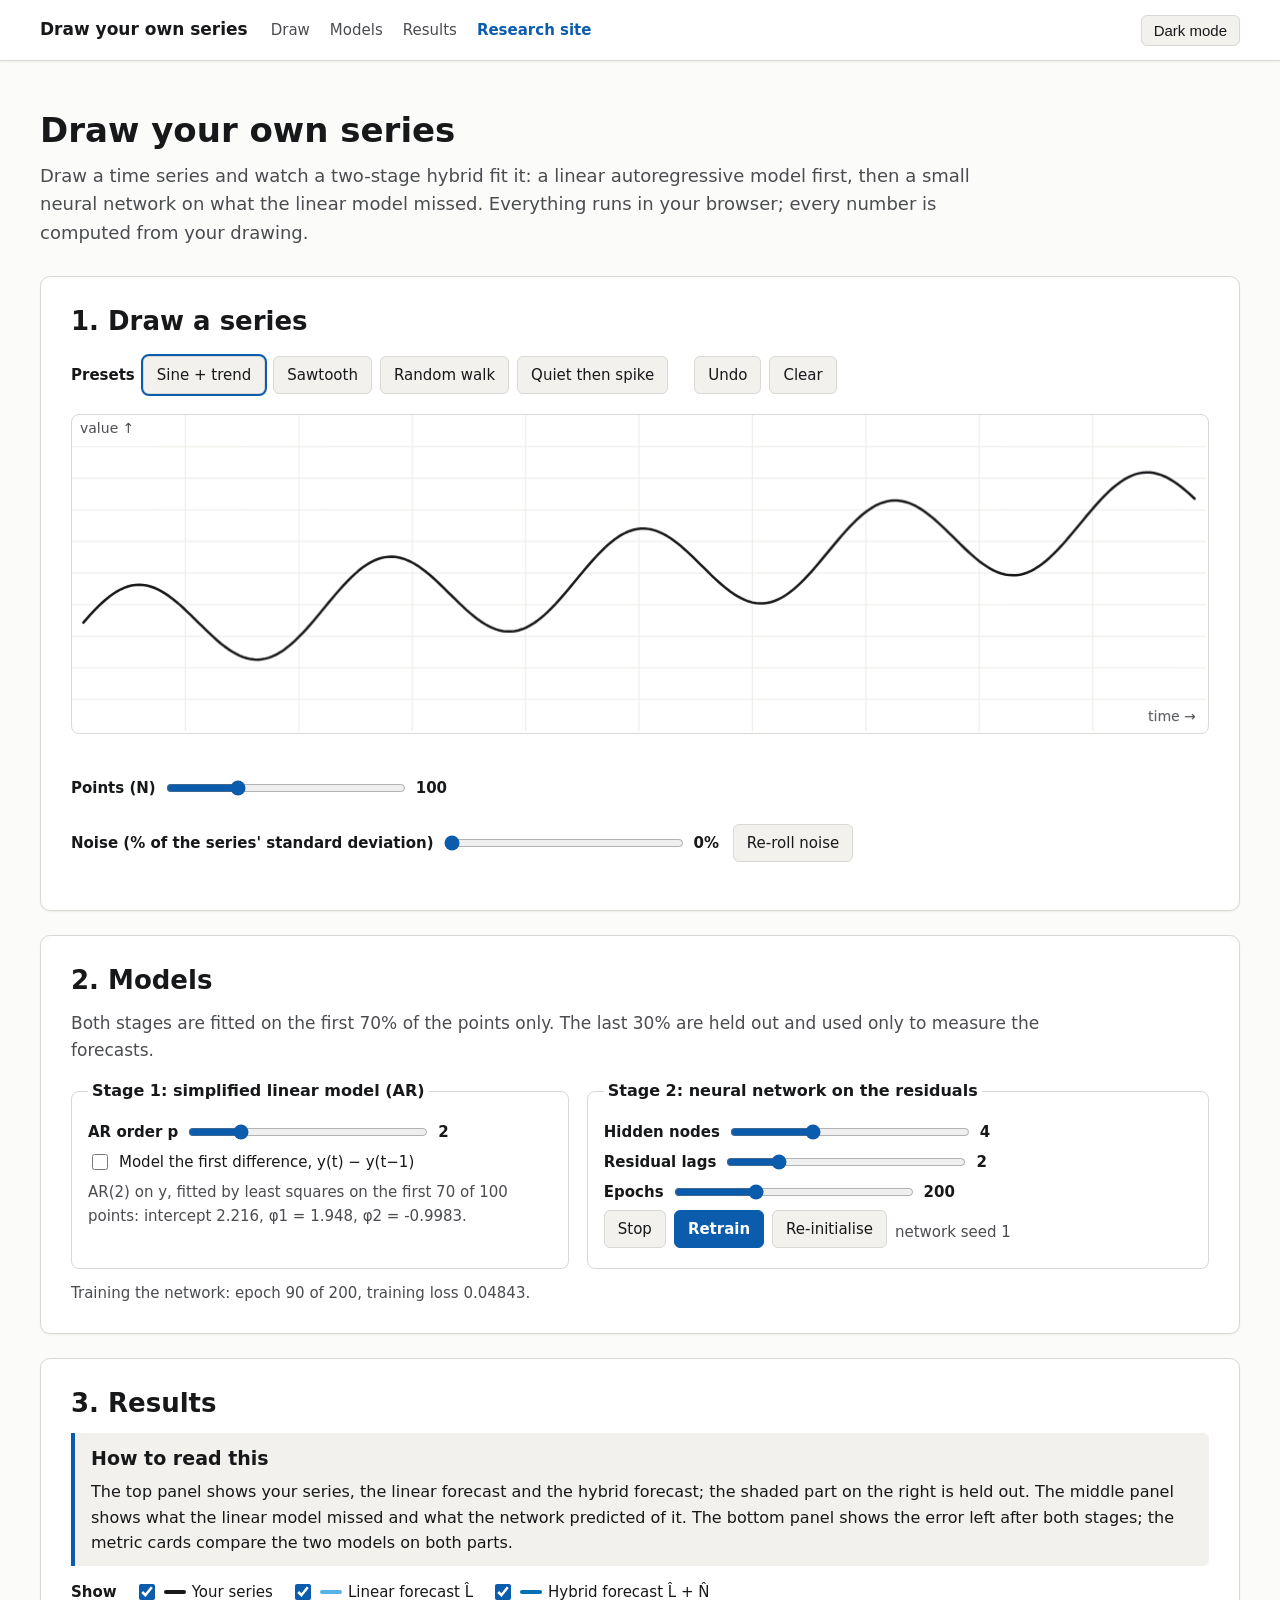
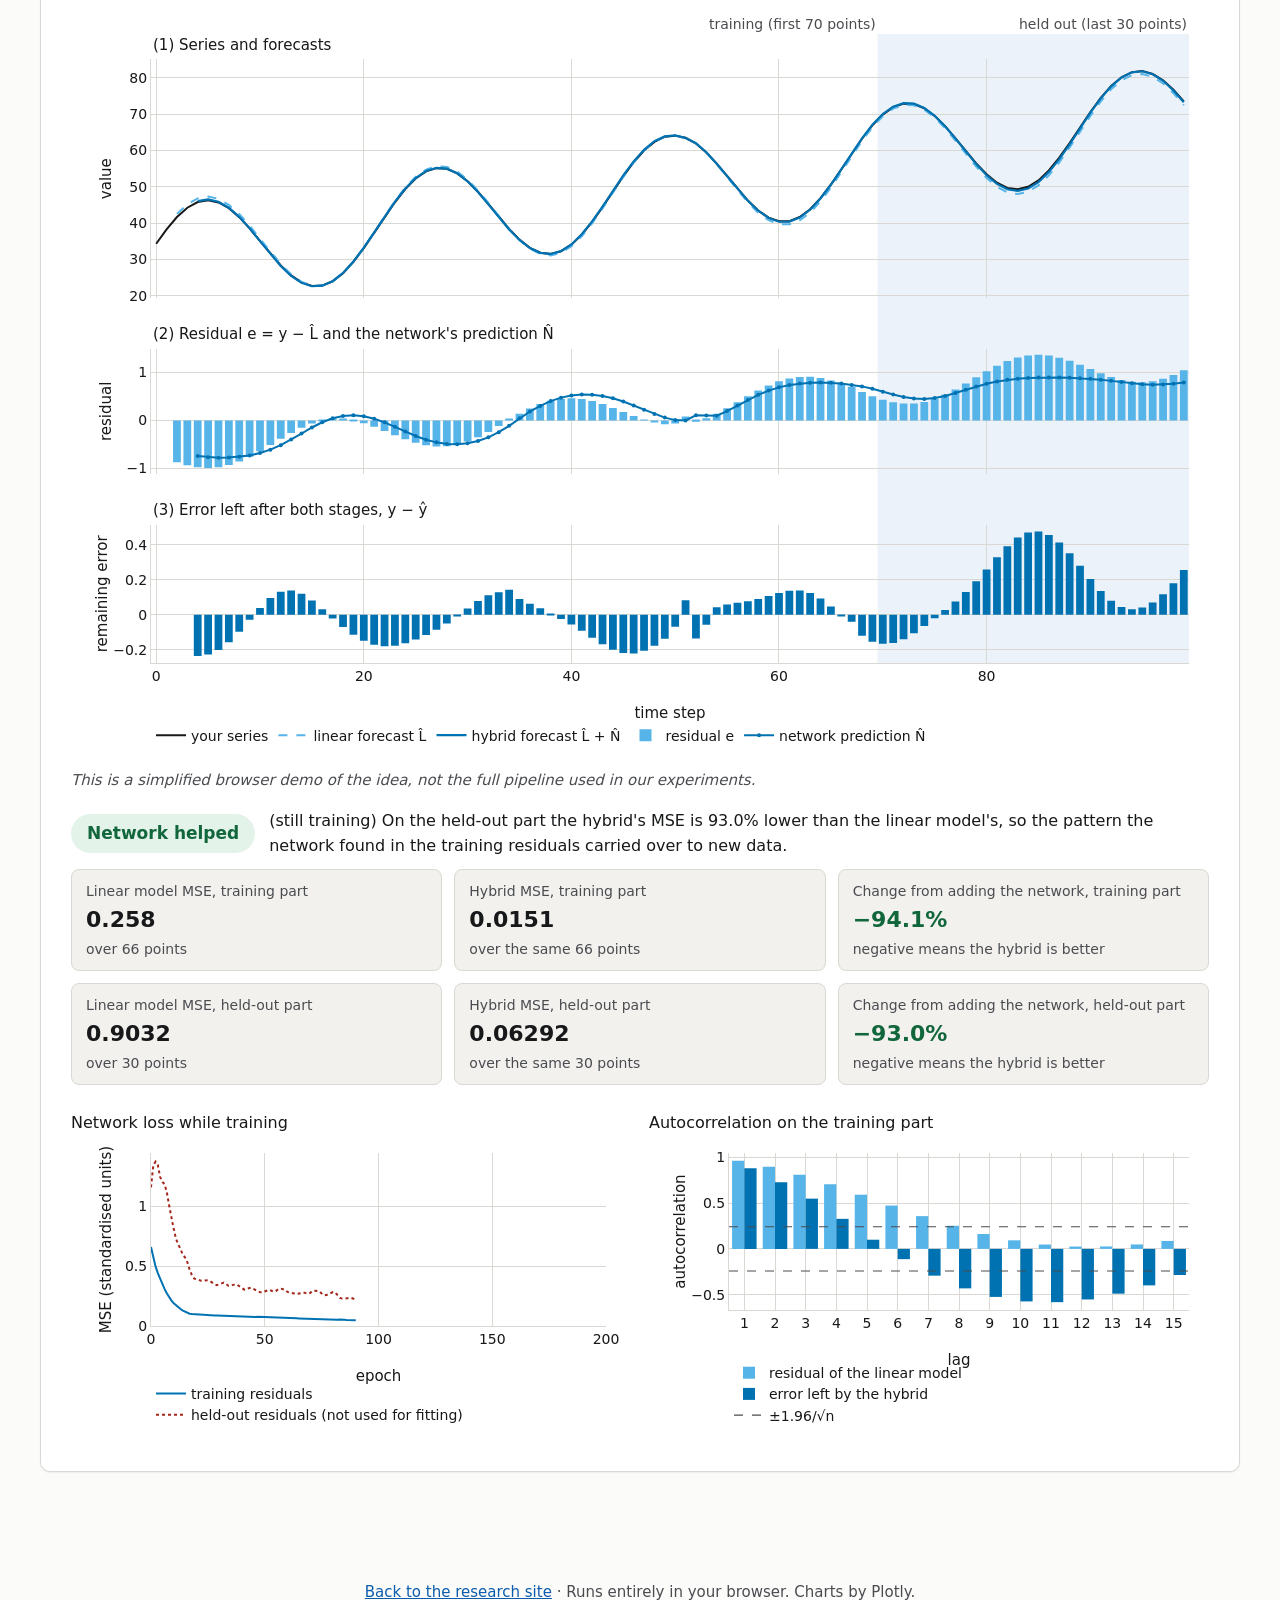
==== website/draw_your_own_series/index.html @ e71d3a55 "initial commit" ====
<!doctype html>
<html lang="en">
<head>
<meta charset="utf-8">
<meta name="viewport" content="width=1280">
<title>Draw your own series</title>
<meta name="description" content="Draw a time series and watch a simplified linear model plus neural network hybrid fit it, live in the browser.">
<link rel="icon" href="data:image/svg+xml,%3Csvg xmlns='http://www.w3.org/2000/svg' viewBox='0 0 16 16'%3E%3Cpath d='M1 11 C4 2 7 14 10 6 S14 4 15 3' stroke='%23D55E00' stroke-width='2' fill='none'/%3E%3C/svg%3E">
<link rel="stylesheet" href="css/style.css">
<script>
  // apply the saved theme before the page paints (same key as the research site)
  try { const t = localStorage.getItem("theme"); if (t) document.documentElement.dataset.theme = t; } catch (e) { /* storage blocked */ }
</script>
</head>
<body>
<header class="topbar">
  <div class="topbar-inner">
    <a class="brand" href="#top">Draw your own series</a>
    <nav class="menu" aria-label="Sections">
      <a href="#draw">Draw</a>
      <a href="#models">Models</a>
      <a href="#results">Results</a>
      <a id="research-link" class="external" href="#">Research site</a>
    </nav>
    <button id="theme-toggle" class="theme-toggle" type="button" aria-label="Switch between light and dark mode">Dark mode</button>
  </div>
</header>

<main id="top">
  <div class="hero">
    <h1>Draw your own series</h1>
    <p>Draw a time series and watch a two-stage hybrid fit it: a linear autoregressive model first, then a small neural
      network on what the linear model missed. Everything runs in your browser; every number is computed from your drawing.</p>
  </div>

  <section class="panel" id="draw" aria-labelledby="draw-h">
    <h2 id="draw-h">1. Draw a series</h2>
    <div class="controls">
      <div class="control" role="group" aria-label="Presets">
        <span class="label">Presets</span>
        <button class="btn preset" type="button" data-preset="Sine + trend">Sine + trend</button>
        <button class="btn preset" type="button" data-preset="Sawtooth">Sawtooth</button>
        <button class="btn preset" type="button" data-preset="Random walk">Random walk</button>
        <button class="btn preset" type="button" data-preset="Quiet then spike">Quiet then spike</button>
      </div>
      <div class="control">
        <button class="btn" type="button" id="undo">Undo</button>
        <button class="btn" type="button" id="clear">Clear</button>
      </div>
    </div>
    <canvas id="canvas" aria-label="Drawing area: hold the mouse button and draw a curve from left to right"></canvas>
    <div id="warnings" class="warnings" role="status" aria-live="polite"></div>
    <div class="controls sliders">
      <div class="control">
        <label class="label" for="n-points">Points (N)</label>
        <input type="range" id="n-points" min="60" max="200" step="10" value="100">
        <output for="n-points" id="n-points-out">100</output>
      </div>
      <div class="control">
        <label class="label" for="noise">Noise (% of the series' standard deviation)</label>
        <input type="range" id="noise" min="0" max="30" step="1" value="0">
        <output for="noise" id="noise-out">0%</output>
        <button class="btn" type="button" id="reroll">Re-roll noise</button>
      </div>
    </div>
  </section>

  <section class="panel" id="models" aria-labelledby="models-h">
    <h2 id="models-h">2. Models</h2>
    <p class="lead">Both stages are fitted on the first 70% of the points only. The last 30% are held out and used only to
      measure the forecasts.</p>
    <div class="model-grid">
      <fieldset>
        <legend>Stage 1: simplified linear model (AR)</legend>
        <div class="control">
          <label class="label" for="ar-p">AR order p</label>
          <input type="range" id="ar-p" min="1" max="6" step="1" value="2">
          <output for="ar-p" id="ar-p-out">2</output>
        </div>
        <div class="control">
          <input type="checkbox" id="diff">
          <label for="diff">Model the first difference, y(t) − y(t−1)</label>
        </div>
        <p id="ar-text" class="small"></p>
      </fieldset>
      <fieldset>
        <legend>Stage 2: neural network on the residuals</legend>
        <div class="control">
          <label class="label" for="hidden">Hidden nodes</label>
          <input type="range" id="hidden" min="1" max="10" step="1" value="4">
          <output for="hidden" id="hidden-out">4</output>
        </div>
        <div class="control">
          <label class="label" for="lags">Residual lags</label>
          <input type="range" id="lags" min="1" max="6" step="1" value="2">
          <output for="lags" id="lags-out">2</output>
        </div>
        <div class="control">
          <label class="label" for="epochs">Epochs</label>
          <input type="range" id="epochs" min="50" max="500" step="10" value="200">
          <output for="epochs" id="epochs-out">200</output>
        </div>
        <div class="control">
          <button class="btn" type="button" id="stop">Stop</button>
          <button class="btn primary" type="button" id="retrain">Retrain</button>
          <button class="btn" type="button" id="reinit">Re-initialise</button>
          <span id="seed-text" class="small"></span>
        </div>
      </fieldset>
    </div>
    <p id="status" class="status" role="status" aria-live="polite"></p>
  </section>

  <section class="panel" id="results" aria-labelledby="results-h">
    <h2 id="results-h">3. Results</h2>
    <div class="howto" id="howto">
      <h3>How to read this</h3>
      <p>The top panel shows your series, the linear forecast and the hybrid forecast; the shaded part on the right is held out.
        The middle panel shows what the linear model missed and what the network predicted of it.
        The bottom panel shows the error left after both stages; the metric cards compare the two models on both parts.</p>
    </div>
    <div class="checks" role="group" aria-label="Lines to show">
      <span class="label">Show</span>
      <label><input type="checkbox" id="show-series" checked><span class="swatch" data-color="series"></span>Your series</label>
      <label><input type="checkbox" id="show-linear" checked><span class="swatch" data-color="linear"></span>Linear forecast L̂</label>
      <label><input type="checkbox" id="show-hybrid" checked><span class="swatch" data-color="hybrid"></span>Hybrid forecast L̂ + N̂</label>
    </div>
    <div id="main-chart" class="chart main"></div>
    <p class="note" id="demo-note">This is a simplified browser demo of the idea, not the full pipeline used in our experiments.</p>

    <div class="verdict-row">
      <span id="verdict" class="badge big"></span>
      <span id="verdict-text"></span>
    </div>
    <div class="cards" id="cards"></div>
    <div class="grid-2">
      <div id="loss-chart" class="chart small-chart"></div>
      <div id="acf-chart" class="chart small-chart"></div>
    </div>
  </section>
</main>

<footer>
  <a id="research-footer-link" href="#">Back to the research site</a> ·
  Runs entirely in your browser. Charts by Plotly.
</footer>

<script src="vendor/plotly-2.35.2.min.js"></script>
<script type="module" src="js/app.js"></script>
</body>
</html>
---- website/draw_your_own_series/css/style.css ----
/* Draw your own series: colours, fonts and menu copied from the research site so the two look related.
   Desktop only (1280 px and wider). */
:root {
  --bg: #fbfbfa;
  --surface: #ffffff;
  --surface-2: #f2f1ee;
  --ink: #17181a;
  --ink-2: #4a4c50;
  --line: #d9d8d3;
  --grid: #ecebe7;
  --accent: #0b5cad;
  --good: #11663b;
  --good-bg: #e3f3ea;
  --bad: #a3271c;
  --bad-bg: #fbe6e3;
  --neutral-bg: #ecebe7;
  --focus: #0b5cad;
  --shadow: 0 1px 2px rgba(0, 0, 0, .06);
  --held: rgba(11, 92, 173, .08);
  color-scheme: light;
}
:root[data-theme="dark"] {
  --bg: #121315;
  --surface: #1b1d20;
  --surface-2: #24272b;
  --ink: #ececea;
  --ink-2: #b7b8b5;
  --line: #3a3d42;
  --grid: #2a2d31;
  --accent: #79b5f2;
  --good: #7dd3a3;
  --good-bg: #173326;
  --bad: #f2a097;
  --bad-bg: #3b1d1a;
  --neutral-bg: #2b2e33;
  --focus: #79b5f2;
  --shadow: none;
  --held: rgba(121, 181, 242, .10);
  color-scheme: dark;
}

* { box-sizing: border-box; }
html { scroll-behavior: smooth; scroll-padding-top: 80px; }
body {
  margin: 0;
  background: var(--bg);
  color: var(--ink);
  font: 16px/1.6 "Segoe UI", system-ui, -apple-system, Roboto, Helvetica, Arial, sans-serif;
  min-width: 1280px;
}
a { color: var(--accent); }
:focus-visible { outline: 3px solid var(--focus); outline-offset: 2px; }

/* top menu */
.topbar {
  position: sticky; top: 0; z-index: 10;
  background: var(--surface);
  border-bottom: 1px solid var(--line);
  box-shadow: var(--shadow);
}
.topbar-inner {
  max-width: 1240px; margin: 0 auto; padding: 6px 20px;
  display: flex; align-items: center; gap: 14px; min-height: 60px;
}
.brand { font-weight: 700; font-size: 17px; white-space: nowrap; color: var(--ink); text-decoration: none; }
.menu { display: flex; gap: 2px; flex-wrap: wrap; flex: 1; }
.menu a { color: var(--ink-2); text-decoration: none; font-size: 15px; padding: 5px 9px; border-radius: 6px; white-space: nowrap; }
.menu a:hover { color: var(--ink); background: var(--surface-2); }
.menu a.external { color: var(--accent); font-weight: 600; }
.theme-toggle {
  border: 1px solid var(--line); background: var(--surface-2); color: var(--ink);
  font-size: 15px; padding: 6px 12px; border-radius: 6px; cursor: pointer; white-space: nowrap;
}

/* layout */
main { max-width: 1240px; margin: 0 auto; padding: 24px 20px 60px; }
.hero { padding: 24px 0 4px; }
.hero h1 { font-size: 34px; line-height: 1.25; margin: 0 0 10px; }
.hero p { font-size: 18px; color: var(--ink-2); max-width: 940px; margin: 0; }
section.panel {
  background: var(--surface); border: 1px solid var(--line); border-radius: 10px;
  padding: 24px 30px 28px; margin: 24px 0; box-shadow: var(--shadow);
}
section.panel > h2 { font-size: 26px; margin: 0 0 8px; }
.lead { color: var(--ink-2); font-size: 17px; margin: 0 0 14px; max-width: 980px; }
h3 { font-size: 19px; margin: 0 0 6px; }
.small { font-size: 15px; color: var(--ink-2); margin: 6px 0 0; }

/* controls */
.controls { display: flex; flex-wrap: wrap; gap: 12px 26px; align-items: center; margin: 4px 0 14px; }
.control { display: flex; align-items: center; gap: 8px; font-size: 15px; margin: 6px 0; flex-wrap: wrap; }
.label { font-weight: 600; }
output { font-variant-numeric: tabular-nums; min-width: 3ch; font-weight: 600; }
button.btn {
  font: inherit; font-size: 15px; padding: 6px 13px; border: 1px solid var(--line); border-radius: 6px;
  background: var(--surface-2); color: var(--ink); cursor: pointer;
}
button.btn:hover { border-color: var(--accent); }
button.btn.primary { background: var(--accent); border-color: var(--accent); color: var(--surface); font-weight: 600; }
button.btn.active { outline: 2px solid var(--accent); }
button.btn:disabled { opacity: .45; cursor: default; }
input[type="range"] { width: 240px; accent-color: var(--accent); }
input[type="checkbox"] { width: 16px; height: 16px; accent-color: var(--accent); }
fieldset { border: 1px solid var(--line); border-radius: 8px; padding: 10px 16px 14px; margin: 0; }
legend { font-size: 16px; font-weight: 600; padding: 0 4px; }
.model-grid { display: grid; grid-template-columns: 1fr 1.25fr; gap: 18px; }
.status { font-size: 15px; color: var(--ink-2); margin: 12px 0 0; min-height: 1.6em; font-variant-numeric: tabular-nums; }

/* canvas */
#canvas {
  display: block; width: 100%; height: 320px; cursor: crosshair;
  border: 1px solid var(--line); border-radius: 8px; background: var(--surface);
}
.warnings { min-height: 1.6em; margin: 8px 0 0; font-size: 15px; color: var(--bad); }

/* results */
.howto {
  background: var(--surface-2); border-left: 4px solid var(--accent); border-radius: 0 6px 6px 0;
  padding: 10px 16px; margin: 0 0 14px; font-size: 16px;
}
.howto p { margin: 0; }
.checks { display: flex; flex-wrap: wrap; gap: 6px 18px; align-items: center; font-size: 15px; }
.checks label { display: inline-flex; align-items: center; gap: 6px; cursor: pointer; }
.swatch { display: inline-block; width: 22px; height: 4px; border-radius: 2px; }
.chart { width: 100%; }
.chart.main { min-height: 760px; }
.chart.small-chart { min-height: 340px; }
.note { font-size: 15px; color: var(--ink-2); font-style: italic; margin: 4px 0 16px; }
.verdict-row { display: flex; align-items: center; gap: 14px; margin: 6px 0 10px; font-size: 16px; }
.badge { font-size: 15px; padding: 4px 12px; border-radius: 999px; background: var(--neutral-bg); white-space: nowrap; }
.badge.big { font-size: 17px; font-weight: 600; padding: 6px 16px; }
.badge.good { background: var(--good-bg); color: var(--good); }
.badge.bad { background: var(--bad-bg); color: var(--bad); }
.cards { display: grid; grid-template-columns: repeat(3, 1fr); gap: 12px; margin: 10px 0 18px; }
.card { border: 1px solid var(--line); border-radius: 8px; padding: 10px 14px; background: var(--surface-2); }
.card .k { font-size: 14px; color: var(--ink-2); }
.card .v { font-size: 22px; font-weight: 600; font-variant-numeric: tabular-nums; }
.card .s { font-size: 14px; color: var(--ink-2); }
.card .v.good { color: var(--good); }
.card .v.bad { color: var(--bad); }
.grid-2 { display: grid; grid-template-columns: 1fr 1fr; gap: 18px; }

footer { text-align: center; color: var(--ink-2); font-size: 15px; padding: 24px; }
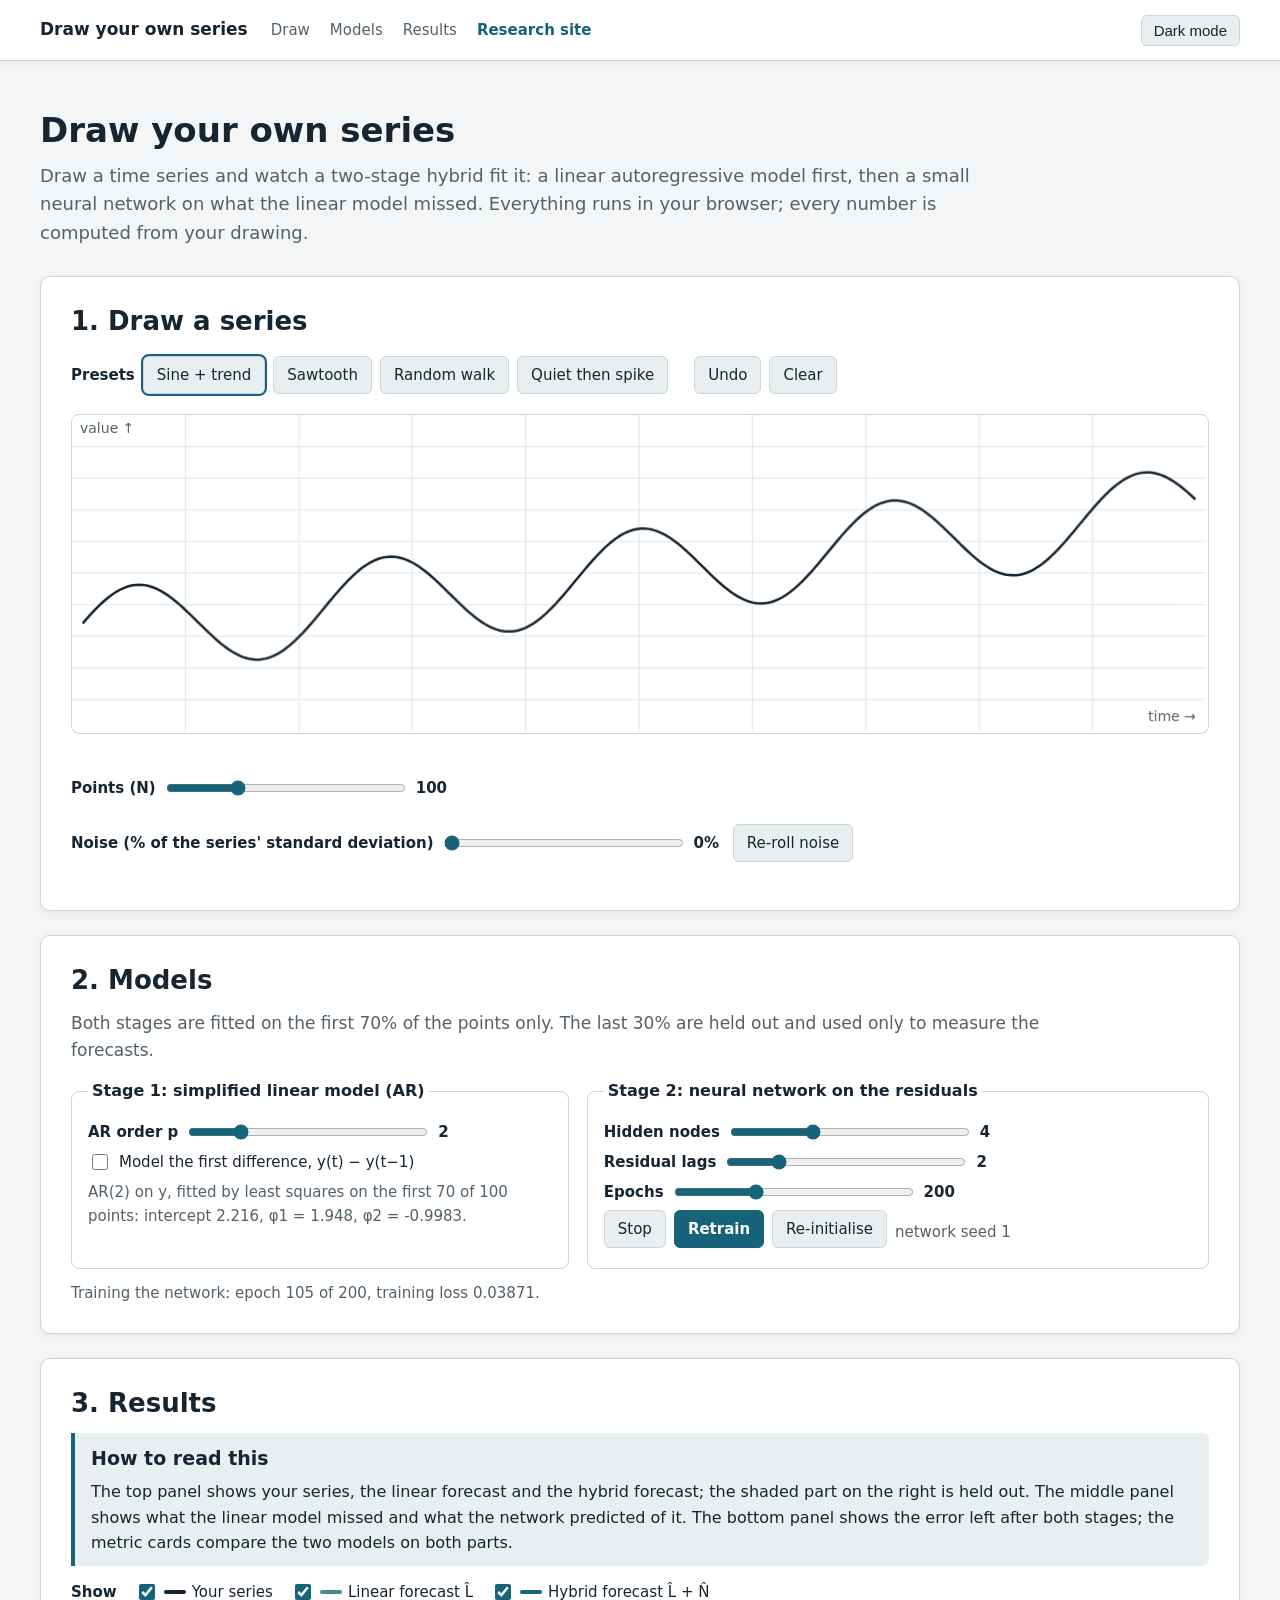
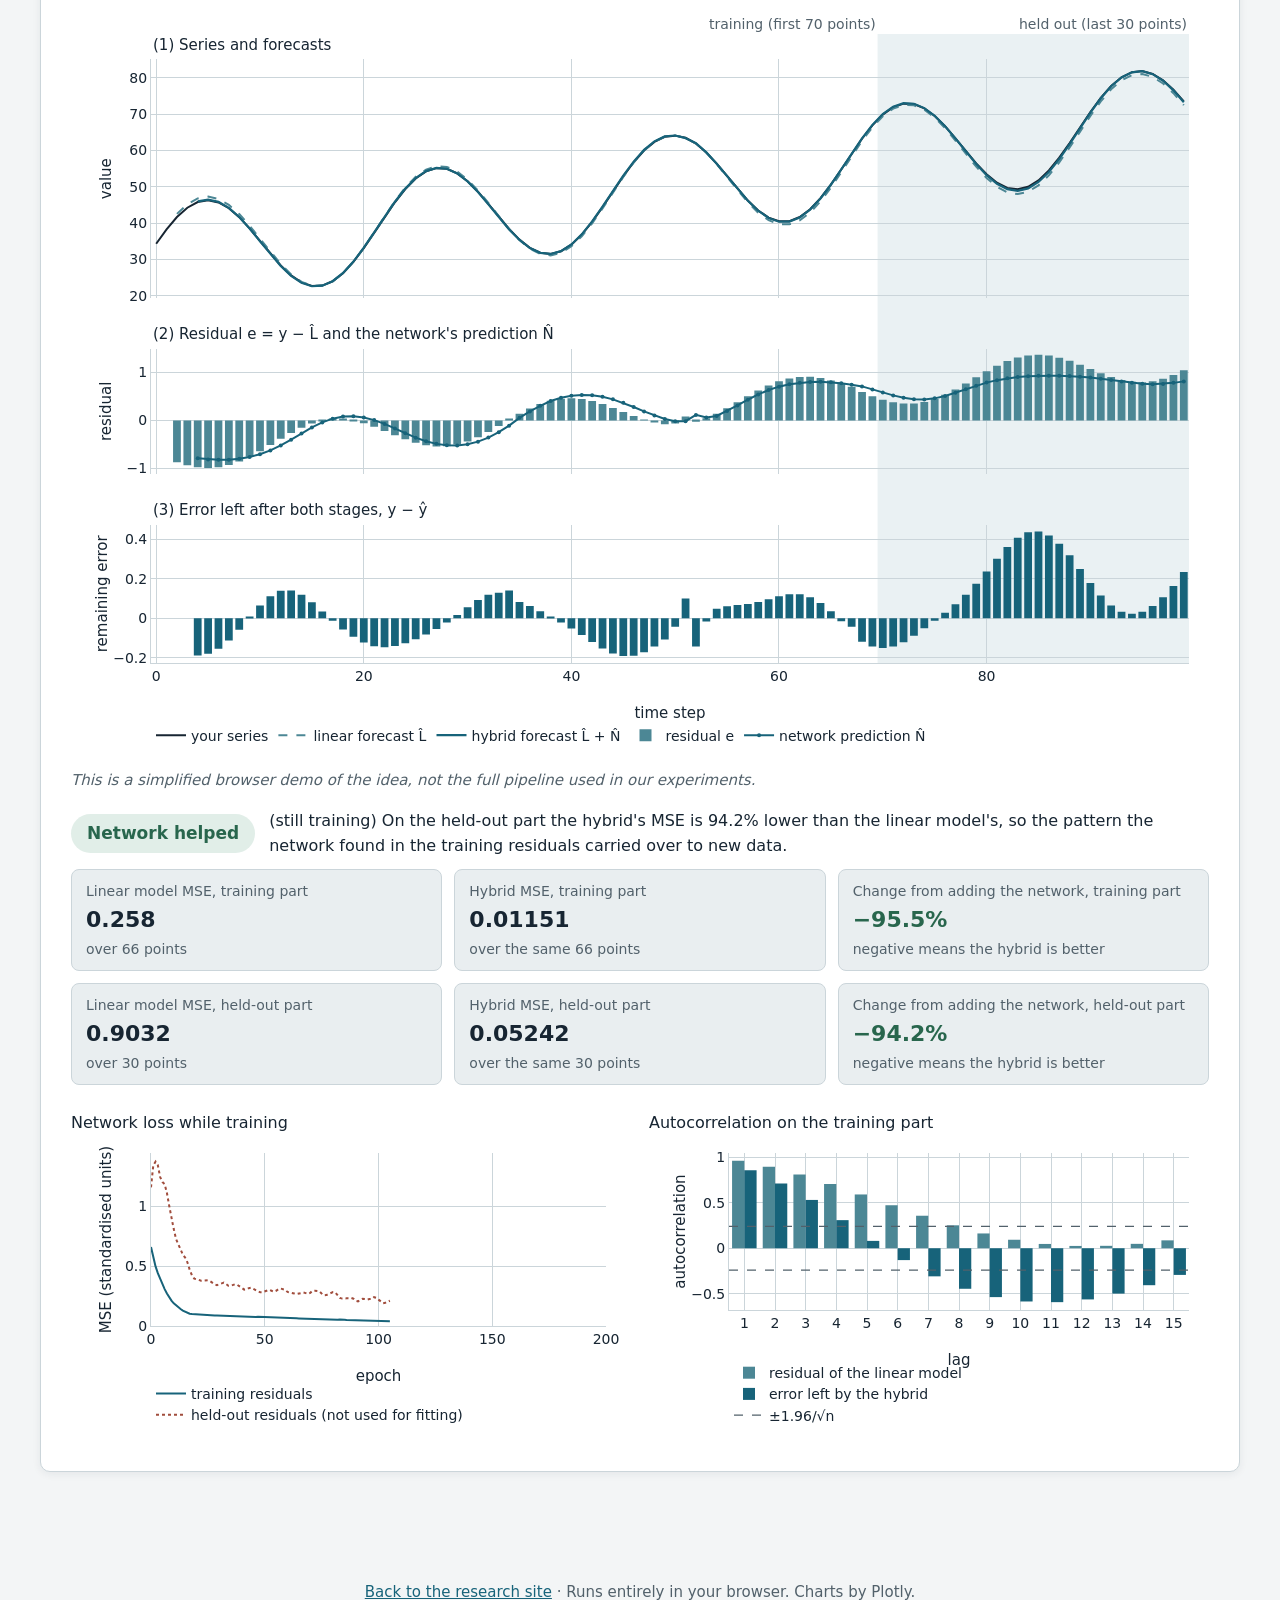
==== commit c78cd4c4: "updated website" ====
--- a/website/draw_your_own_series/index.html
+++ b/website/draw_your_own_series/index.html
@@ -5,7 +5,7 @@
 <meta name="viewport" content="width=1280">
 <title>Draw your own series</title>
 <meta name="description" content="Draw a time series and watch a simplified linear model plus neural network hybrid fit it, live in the browser.">
-<link rel="icon" href="data:image/svg+xml,%3Csvg xmlns='http://www.w3.org/2000/svg' viewBox='0 0 16 16'%3E%3Cpath d='M1 11 C4 2 7 14 10 6 S14 4 15 3' stroke='%23D55E00' stroke-width='2' fill='none'/%3E%3C/svg%3E">
+<link rel="icon" href="data:image/svg+xml,%3Csvg xmlns='http://www.w3.org/2000/svg' viewBox='0 0 16 16'%3E%3Cpath d='M1 11 C4 2 7 14 10 6 S14 4 15 3' stroke='%23A6783D' stroke-width='2' fill='none'/%3E%3C/svg%3E">
 <link rel="stylesheet" href="css/style.css">
 <script>
   // apply the saved theme before the page paints (same key as the research site)
--- a/website/draw_your_own_series/css/style.css
+++ b/website/draw_your_own_series/css/style.css
@@ -1,41 +1,41 @@
 /* Draw your own series: colours, fonts and menu copied from the research site so the two look related.
    Desktop only (1280 px and wider). */
 :root {
-  --bg: #fbfbfa;
+  --bg: #f3f5f6;
   --surface: #ffffff;
-  --surface-2: #f2f1ee;
-  --ink: #17181a;
-  --ink-2: #4a4c50;
-  --line: #d9d8d3;
-  --grid: #ecebe7;
-  --accent: #0b5cad;
-  --good: #11663b;
-  --good-bg: #e3f3ea;
-  --bad: #a3271c;
-  --bad-bg: #fbe6e3;
-  --neutral-bg: #ecebe7;
-  --focus: #0b5cad;
-  --shadow: 0 1px 2px rgba(0, 0, 0, .06);
-  --held: rgba(11, 92, 173, .08);
+  --surface-2: #e9eef0;
+  --ink: #172532;
+  --ink-2: #52616b;
+  --line: #cbd5da;
+  --grid: #dce5e8;
+  --accent: #17637a;
+  --good: #28664d;
+  --good-bg: #e1eee8;
+  --bad: #a14d3d;
+  --bad-bg: #f5e5e1;
+  --neutral-bg: #e3e9eb;
+  --focus: #17637a;
+  --shadow: 0 2px 8px rgba(23, 37, 50, .07);
+  --held: rgba(23, 99, 122, .09);
   color-scheme: light;
 }
 :root[data-theme="dark"] {
-  --bg: #121315;
-  --surface: #1b1d20;
-  --surface-2: #24272b;
-  --ink: #ececea;
-  --ink-2: #b7b8b5;
-  --line: #3a3d42;
-  --grid: #2a2d31;
-  --accent: #79b5f2;
-  --good: #7dd3a3;
-  --good-bg: #173326;
-  --bad: #f2a097;
-  --bad-bg: #3b1d1a;
-  --neutral-bg: #2b2e33;
-  --focus: #79b5f2;
+  --bg: #101a22;
+  --surface: #182630;
+  --surface-2: #223440;
+  --ink: #edf2f3;
+  --ink-2: #b7c5ca;
+  --line: #3b505b;
+  --grid: #2f444f;
+  --accent: #72b5bd;
+  --good: #8bc7a8;
+  --good-bg: #1b3d35;
+  --bad: #e0a095;
+  --bad-bg: #4a2928;
+  --neutral-bg: #2a3e49;
+  --focus: #72b5bd;
   --shadow: none;
-  --held: rgba(121, 181, 242, .10);
+  --held: rgba(114, 181, 189, .12);
   color-scheme: dark;
 }
 
